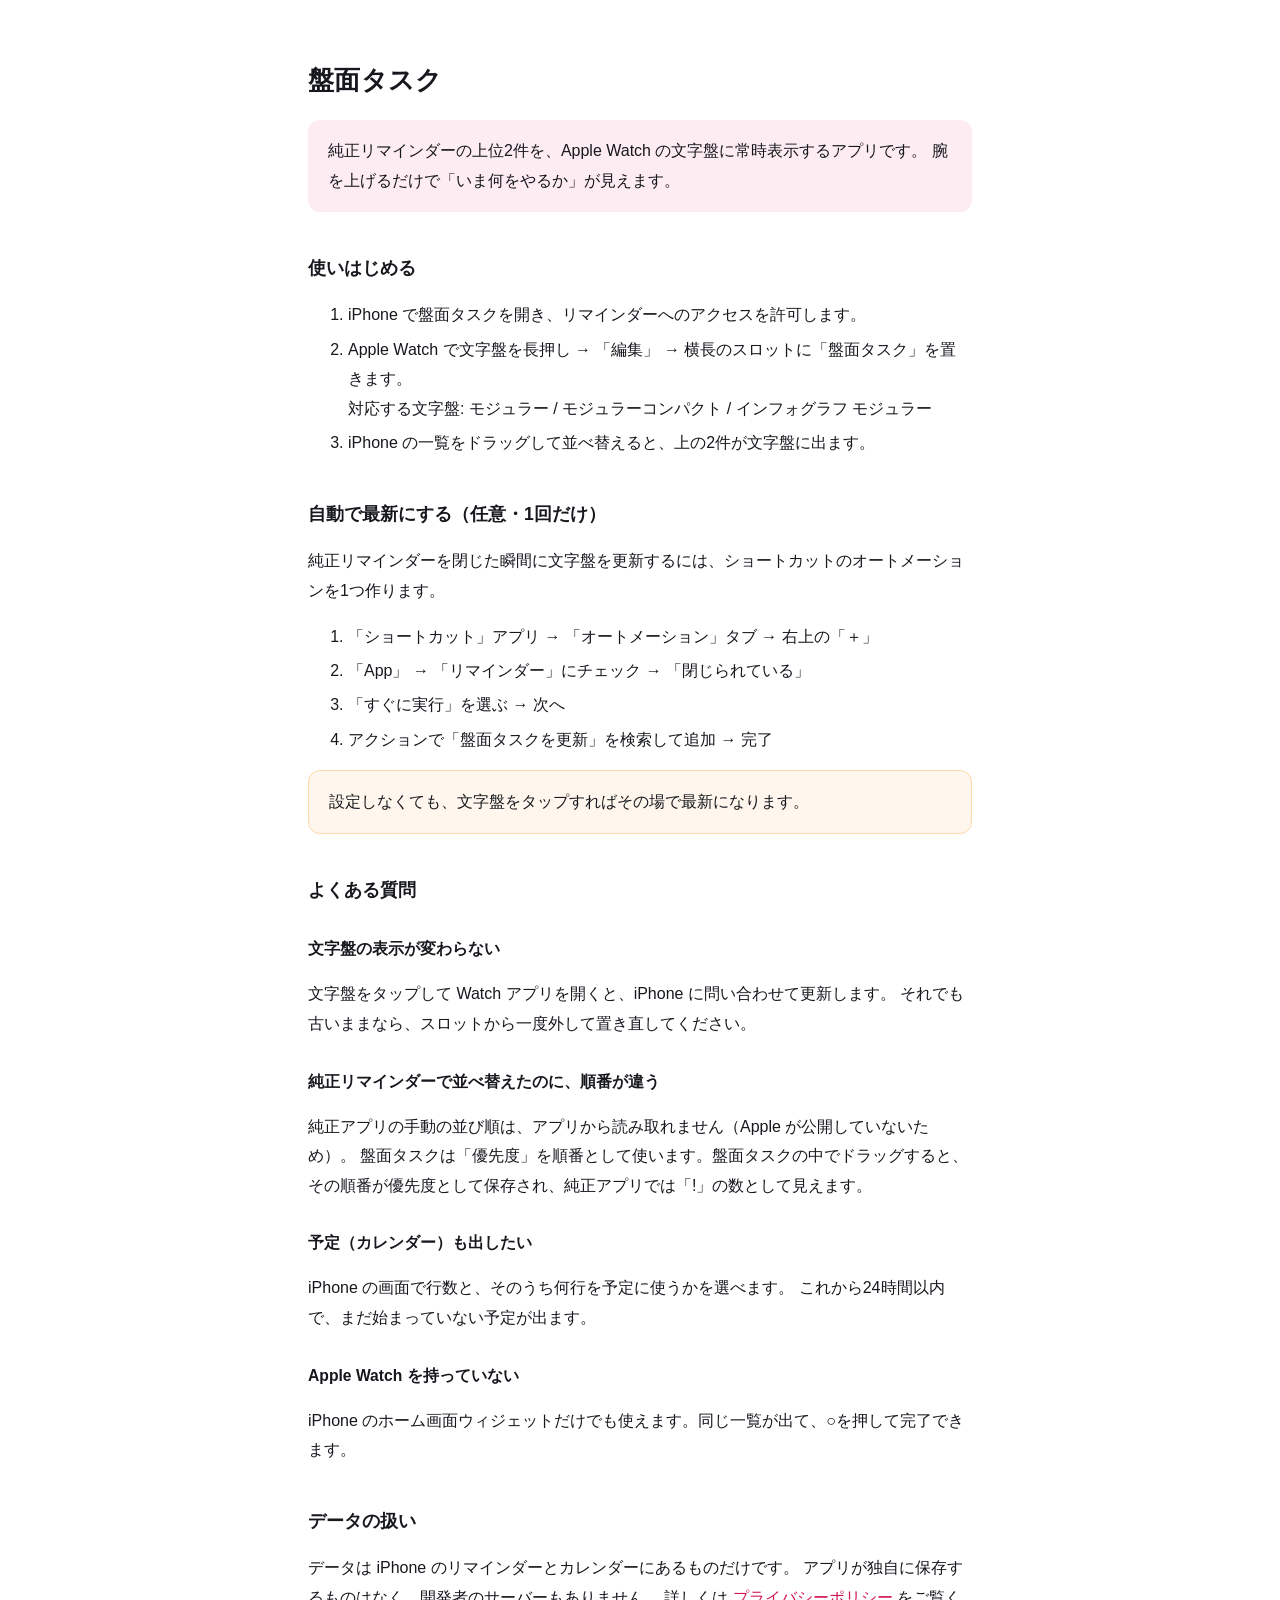
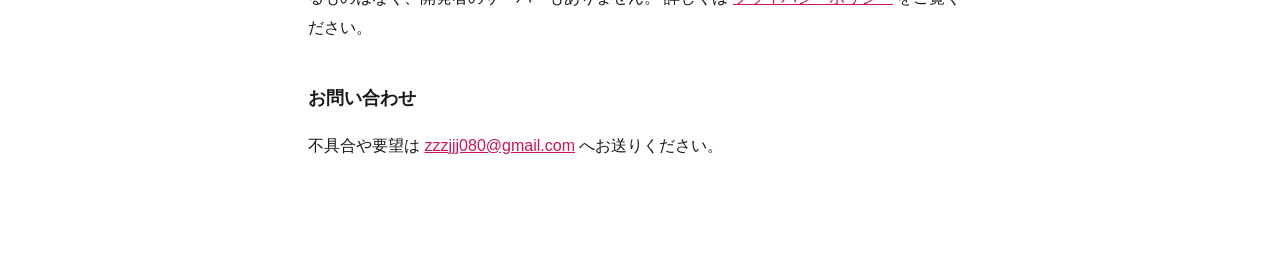
==== docs/index.html @ 4c38be2b "ストア掲載の原稿と、サポート・プライバシーポリシーのページを追加 Co-Authored-By: Claude Fable 5.1 <noreply@anthropic.com>" ====
<!doctype html>
<html lang="ja">
<head>
<meta charset="utf-8">
<meta name="viewport" content="width=device-width,initial-scale=1">
<title>盤面タスク — サポート</title>
<link rel="stylesheet" href="style.css">
</head>
<body>

<h1>盤面タスク</h1>
<p class="lead">
  純正リマインダーの上位2件を、Apple Watch の文字盤に常時表示するアプリです。
  腕を上げるだけで「いま何をやるか」が見えます。
</p>

<h2>使いはじめる</h2>
<ol>
  <li>iPhone で盤面タスクを開き、リマインダーへのアクセスを許可します。</li>
  <li>Apple Watch で文字盤を長押し → 「編集」 → 横長のスロットに「盤面タスク」を置きます。<br>
      対応する文字盤: モジュラー / モジュラーコンパクト / インフォグラフ モジュラー</li>
  <li>iPhone の一覧をドラッグして並べ替えると、上の2件が文字盤に出ます。</li>
</ol>

<h2>自動で最新にする（任意・1回だけ）</h2>
<p>純正リマインダーを閉じた瞬間に文字盤を更新するには、ショートカットのオートメーションを1つ作ります。</p>
<ol>
  <li>「ショートカット」アプリ → 「オートメーション」タブ → 右上の「＋」</li>
  <li>「App」 → 「リマインダー」にチェック → 「閉じられている」</li>
  <li>「すぐに実行」を選ぶ → 次へ</li>
  <li>アクションで「盤面タスクを更新」を検索して追加 → 完了</li>
</ol>
<p class="note">設定しなくても、文字盤をタップすればその場で最新になります。</p>

<h2>よくある質問</h2>
<h3>文字盤の表示が変わらない</h3>
<p>
  文字盤をタップして Watch アプリを開くと、iPhone に問い合わせて更新します。
  それでも古いままなら、スロットから一度外して置き直してください。
</p>
<h3>純正リマインダーで並べ替えたのに、順番が違う</h3>
<p>
  純正アプリの手動の並び順は、アプリから読み取れません（Apple が公開していないため）。
  盤面タスクは「優先度」を順番として使います。盤面タスクの中でドラッグすると、
  その順番が優先度として保存され、純正アプリでは「!」の数として見えます。
</p>
<h3>予定（カレンダー）も出したい</h3>
<p>
  iPhone の画面で行数と、そのうち何行を予定に使うかを選べます。
  これから24時間以内で、まだ始まっていない予定が出ます。
</p>
<h3>Apple Watch を持っていない</h3>
<p>
  iPhone のホーム画面ウィジェットだけでも使えます。同じ一覧が出て、○を押して完了できます。
</p>

<h2>データの扱い</h2>
<p>
  データは iPhone のリマインダーとカレンダーにあるものだけです。
  アプリが独自に保存するものはなく、開発者のサーバーもありません。
  詳しくは <a href="privacy.html">プライバシーポリシー</a> をご覧ください。
</p>

<h2>お問い合わせ</h2>
<p>不具合や要望は <a href="mailto:zzzjjj080@gmail.com">zzzjjj080@gmail.com</a> へお送りください。</p>

</body>
</html>
---- docs/style.css ----
:root { color-scheme: light dark; }
* { box-sizing: border-box; }
body {
  margin: 0 auto; padding: 2.5rem 1.25rem 5rem; max-width: 44rem;
  font-family: -apple-system, BlinkMacSystemFont, "Hiragino Sans", "Noto Sans JP", sans-serif;
  line-height: 1.85; color: #16181d; background: #ffffff;
  font-size: 16px;
}
@media (prefers-color-scheme: dark) { body { color: #e6e8ec; background: #101216; } }
h1 { font-size: 1.6rem; margin-bottom: .25rem; letter-spacing: .01em; }
h2 { font-size: 1.1rem; margin-top: 2.5rem; }
h3 { font-size: .98rem; margin-top: 1.75rem; }
.updated { color: #6b7280; font-size: .85rem; margin-top: 0; }
@media (prefers-color-scheme: dark) { .updated { color: #8b94a5; } }
a { color: #d01455; }
@media (prefers-color-scheme: dark) { a { color: #ff7ba3; } }
hr { border: none; border-top: 1px solid #e5e7eb; margin: 3rem 0; }
@media (prefers-color-scheme: dark) { hr { border-top-color: #262c36; } }
.lead { background: #fdecf2; padding: 1rem 1.25rem; border-radius: .75rem; }
@media (prefers-color-scheme: dark) { .lead { background: #2a1620; } }
.note { background: #fff7ed; padding: 1rem 1.25rem; border-radius: .75rem; border: 1px solid #fed7aa; }
@media (prefers-color-scheme: dark) { .note { background: #26190f; border-color: #5a3b1c; } }
ul { padding-left: 1.3rem; }
li { margin: .3rem 0; }
code { background: #f1f3f7; padding: .1rem .35rem; border-radius: .3rem; font-size: .9em; }
@media (prefers-color-scheme: dark) { code { background: #1c2028; } }
footer { margin-top: 4rem; font-size: .85rem; color: #6b7280; }
@media (prefers-color-scheme: dark) { footer { color: #8b94a5; } }
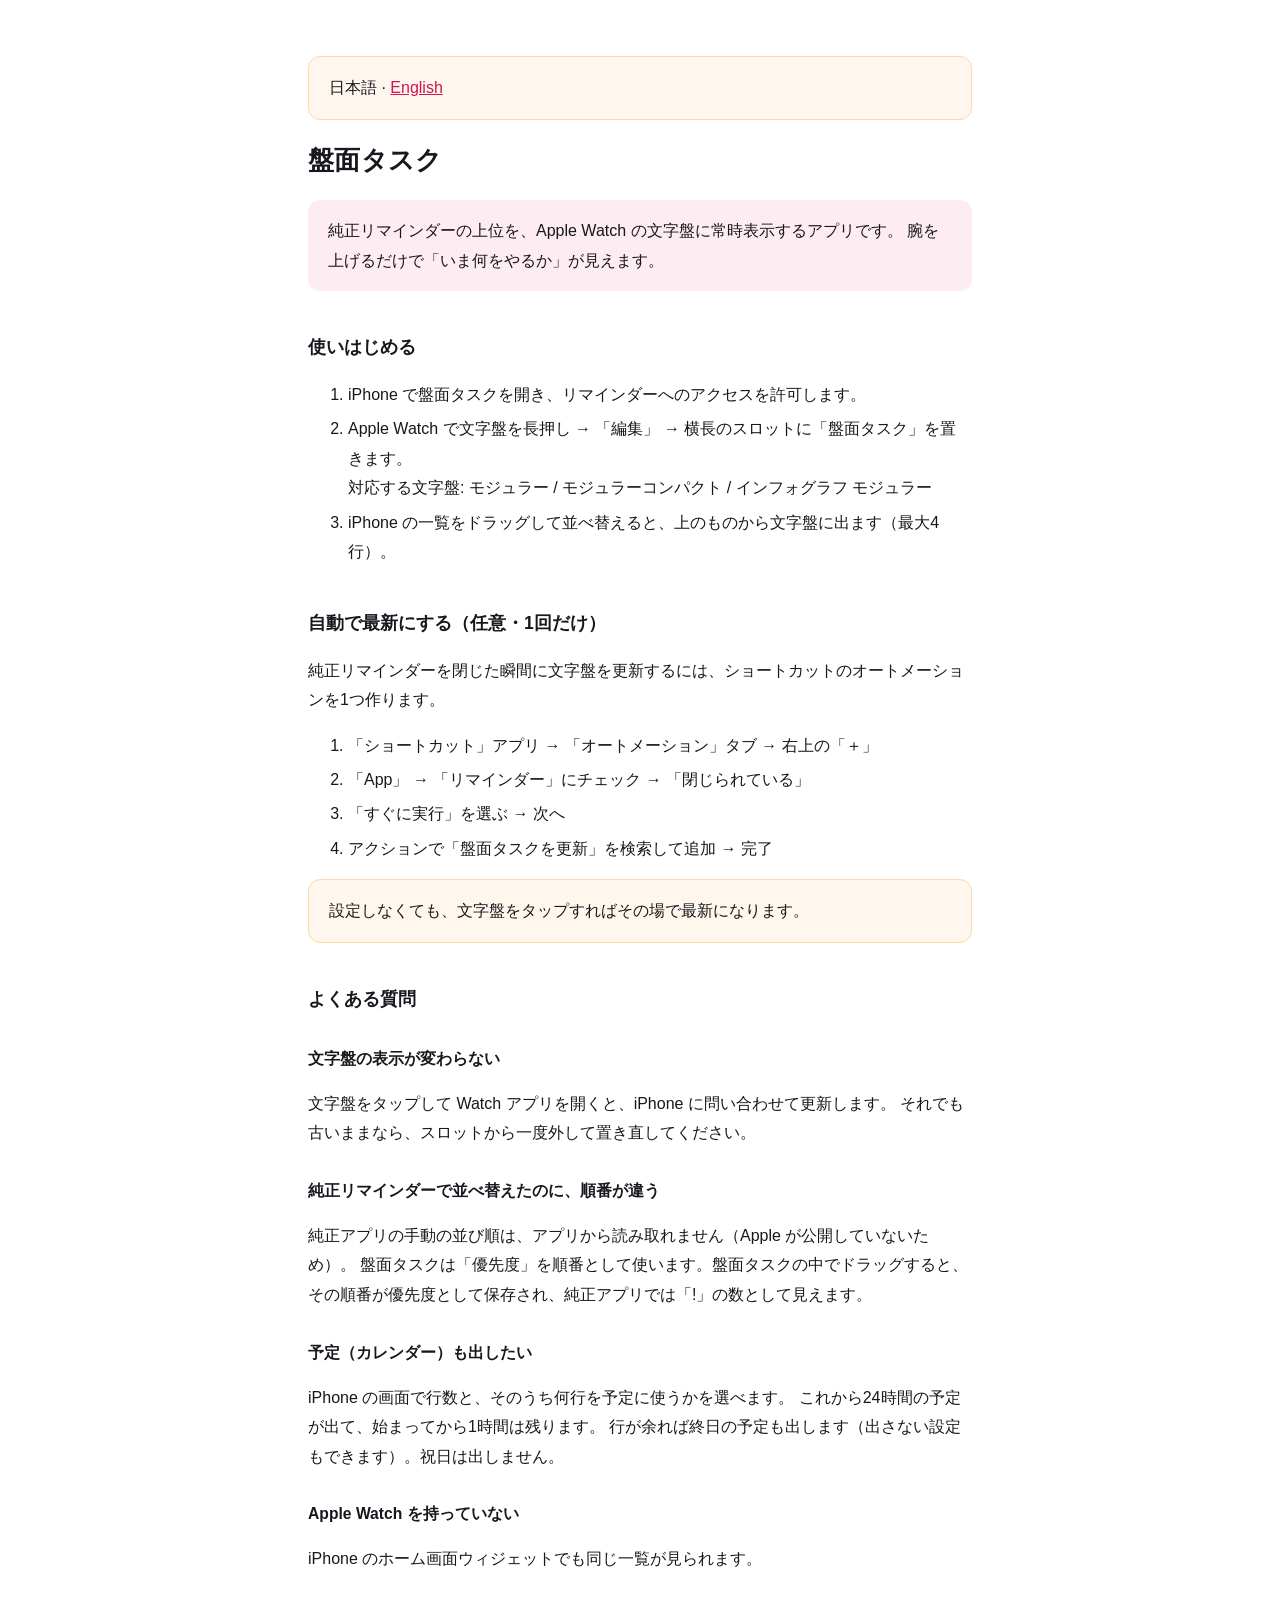
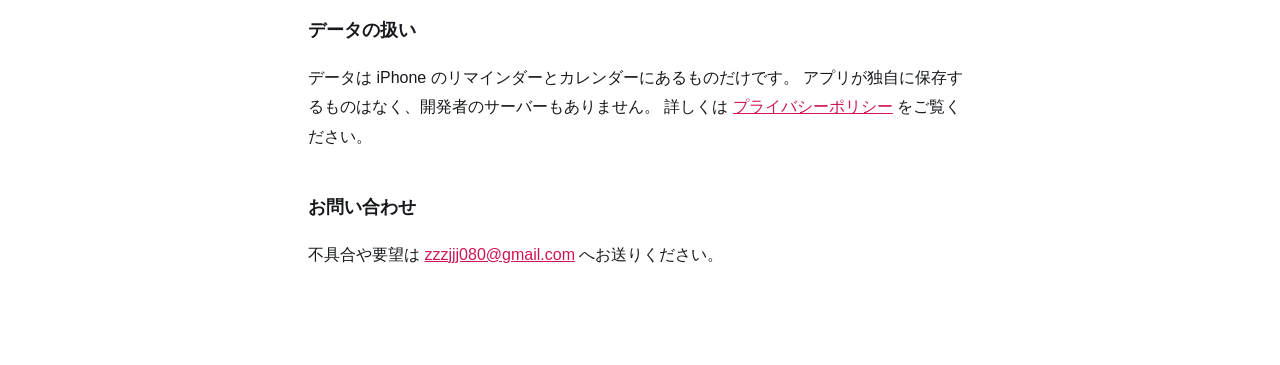
==== commit 19c27070: "16言語に対応した（アプリ・ウィジェット・Watch・文字盤・権限の文・Siri） 言語：日・英・中国語（簡体/繁体）・韓・西・仏・独・伊・葡(BR)・露・アラビア・蘭・瑞・土・インドネシア  - 訳" ====
--- a/docs/index.html
+++ b/docs/index.html
@@ -8,9 +8,11 @@
 </head>
 <body>
 
+<p class="note">日本語 · <a href="en/index.html">English</a></p>
+
 <h1>盤面タスク</h1>
 <p class="lead">
-  純正リマインダーの上位2件を、Apple Watch の文字盤に常時表示するアプリです。
+  純正リマインダーの上位を、Apple Watch の文字盤に常時表示するアプリです。
   腕を上げるだけで「いま何をやるか」が見えます。
 </p>
 
@@ -19,7 +21,7 @@
   <li>iPhone で盤面タスクを開き、リマインダーへのアクセスを許可します。</li>
   <li>Apple Watch で文字盤を長押し → 「編集」 → 横長のスロットに「盤面タスク」を置きます。<br>
       対応する文字盤: モジュラー / モジュラーコンパクト / インフォグラフ モジュラー</li>
-  <li>iPhone の一覧をドラッグして並べ替えると、上の2件が文字盤に出ます。</li>
+  <li>iPhone の一覧をドラッグして並べ替えると、上のものから文字盤に出ます（最大4行）。</li>
 </ol>
 
 <h2>自動で最新にする（任意・1回だけ）</h2>
@@ -47,11 +49,12 @@
 <h3>予定（カレンダー）も出したい</h3>
 <p>
   iPhone の画面で行数と、そのうち何行を予定に使うかを選べます。
-  これから24時間以内で、まだ始まっていない予定が出ます。
+  これから24時間の予定が出て、始まってから1時間は残ります。
+  行が余れば終日の予定も出します（出さない設定もできます）。祝日は出しません。
 </p>
 <h3>Apple Watch を持っていない</h3>
 <p>
-  iPhone のホーム画面ウィジェットだけでも使えます。同じ一覧が出て、○を押して完了できます。
+  iPhone のホーム画面ウィジェットでも同じ一覧が見られます。
 </p>
 
 <h2>データの扱い</h2>
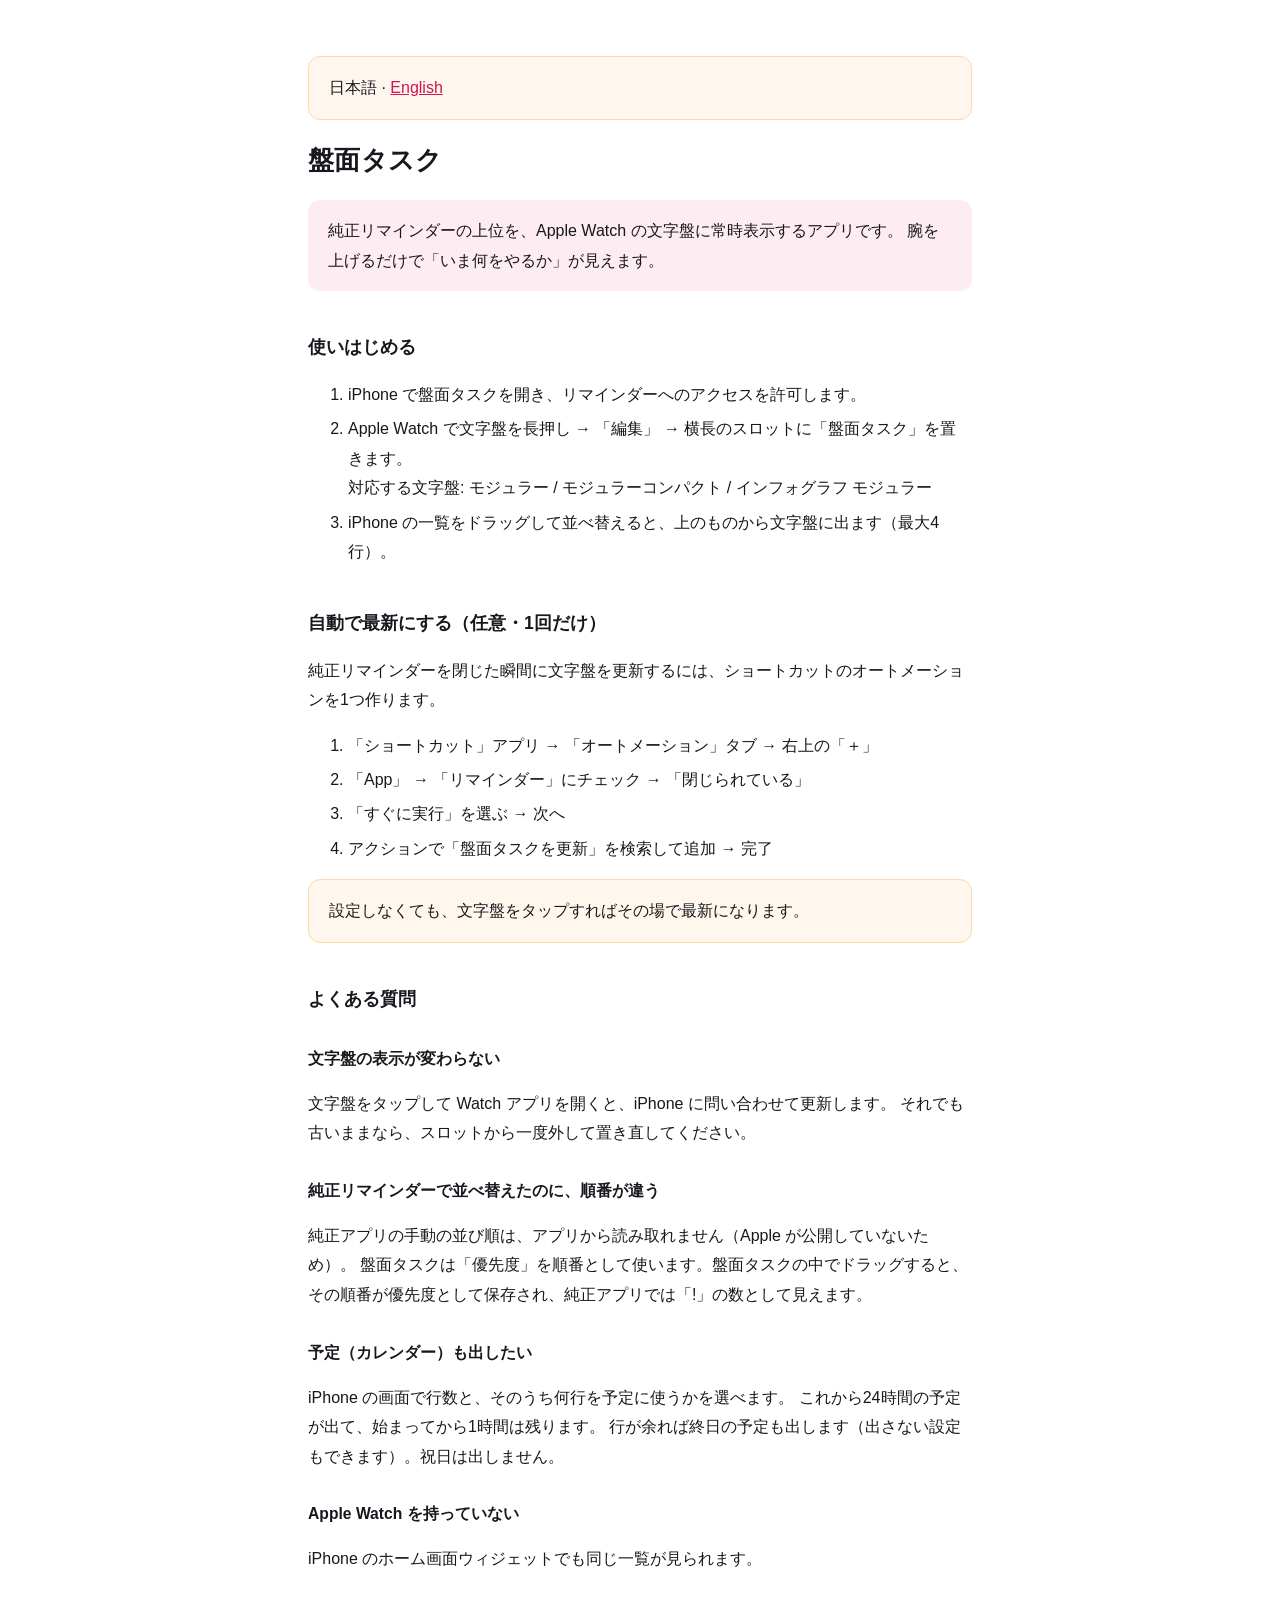
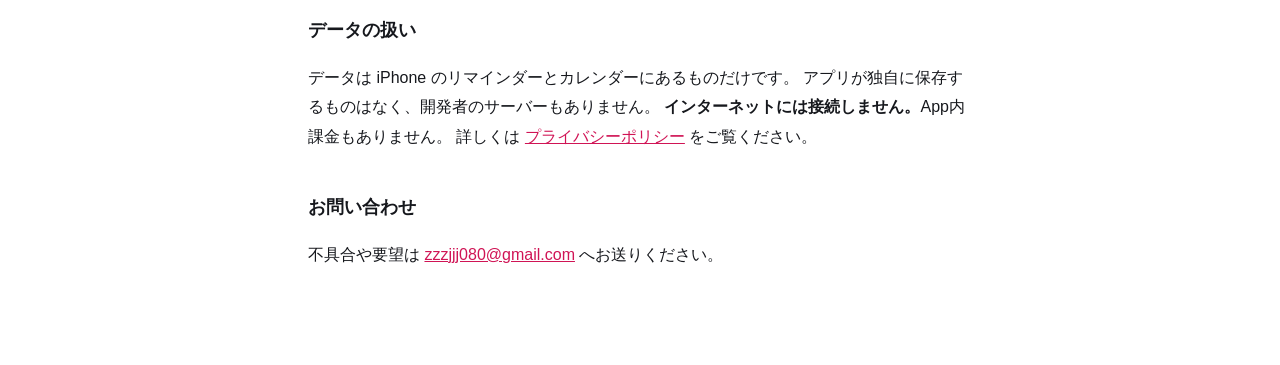
==== commit 67818b9d: "投げ銭をやめ、作者の他のアプリへのリンクにした (1.4) 本人判断（副業にあたる収入の入り口を無くす）。  - TipJar.swift・CoffeeTipView.swift を削除し、iOS/O" ====
--- a/docs/index.html
+++ b/docs/index.html
@@ -61,6 +61,7 @@
 <p>
   データは iPhone のリマインダーとカレンダーにあるものだけです。
   アプリが独自に保存するものはなく、開発者のサーバーもありません。
+  <strong>インターネットには接続しません。</strong>App内課金もありません。
   詳しくは <a href="privacy.html">プライバシーポリシー</a> をご覧ください。
 </p>
 
